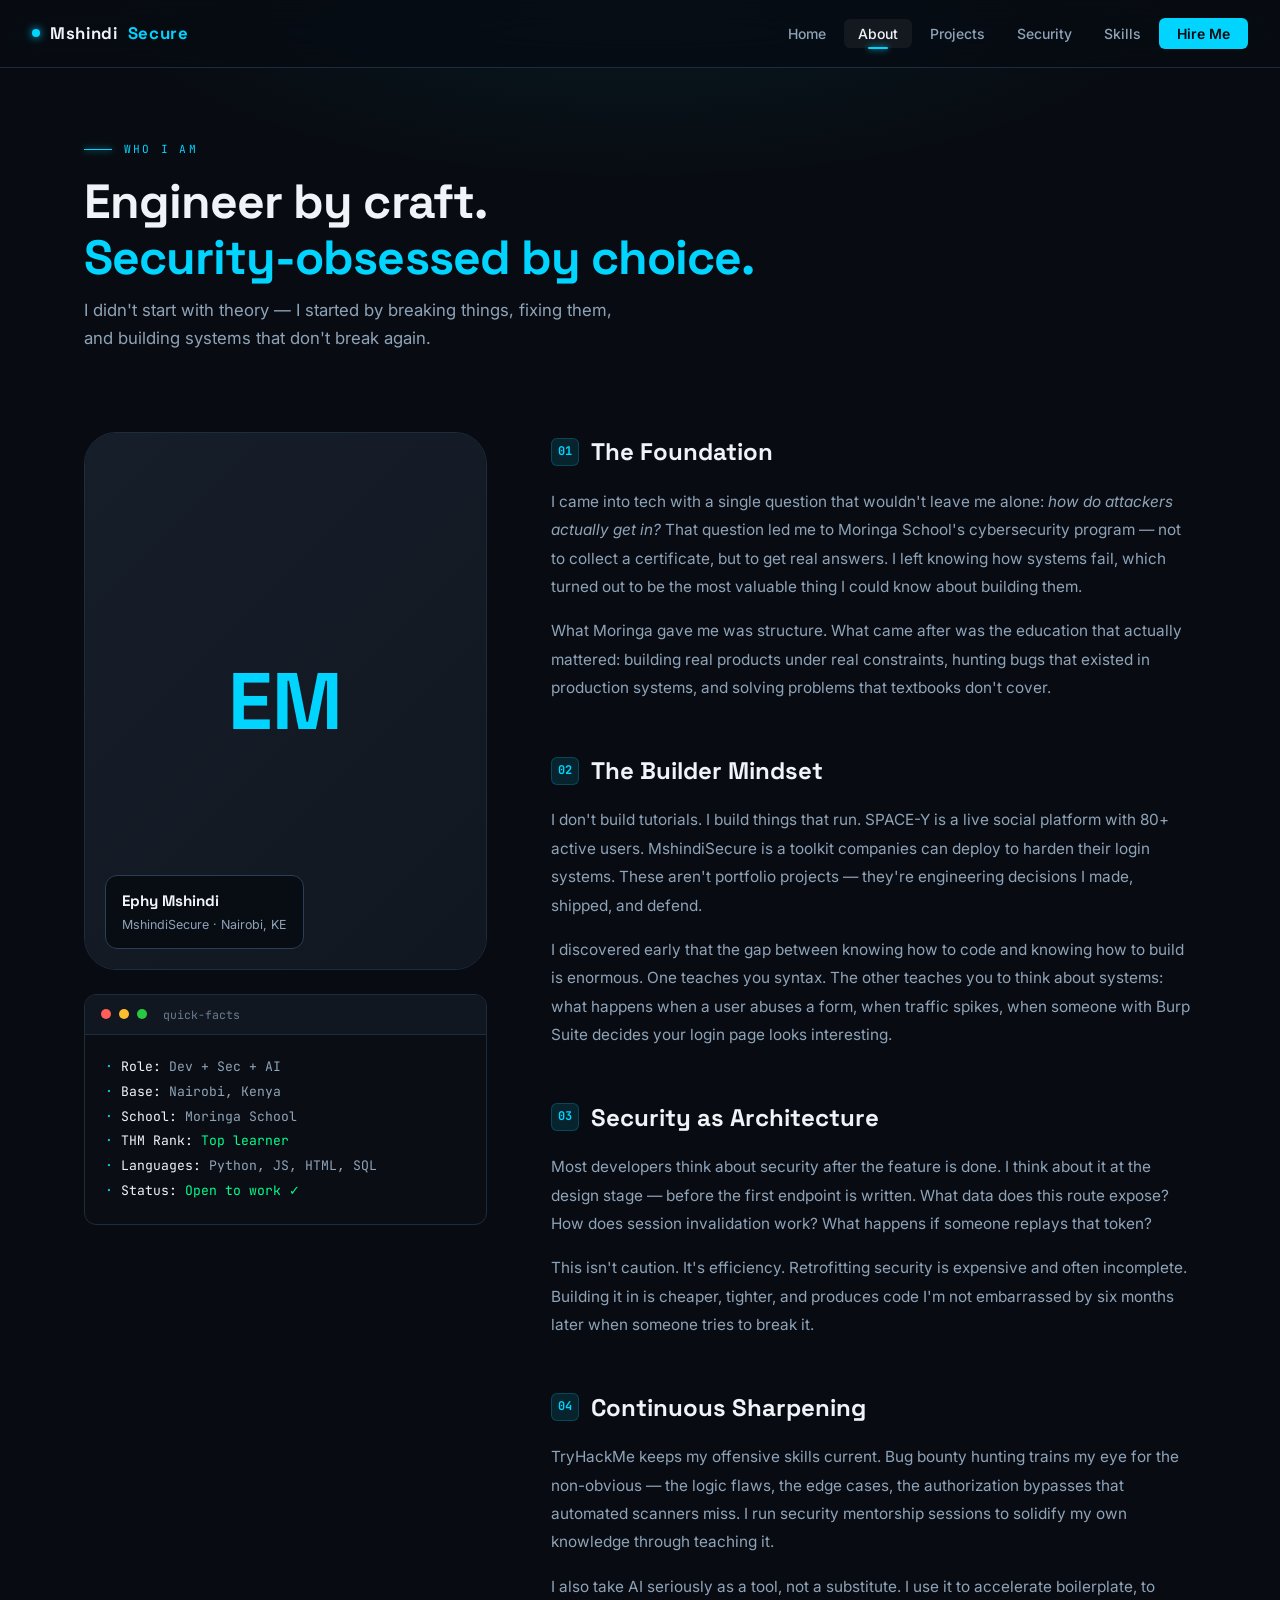
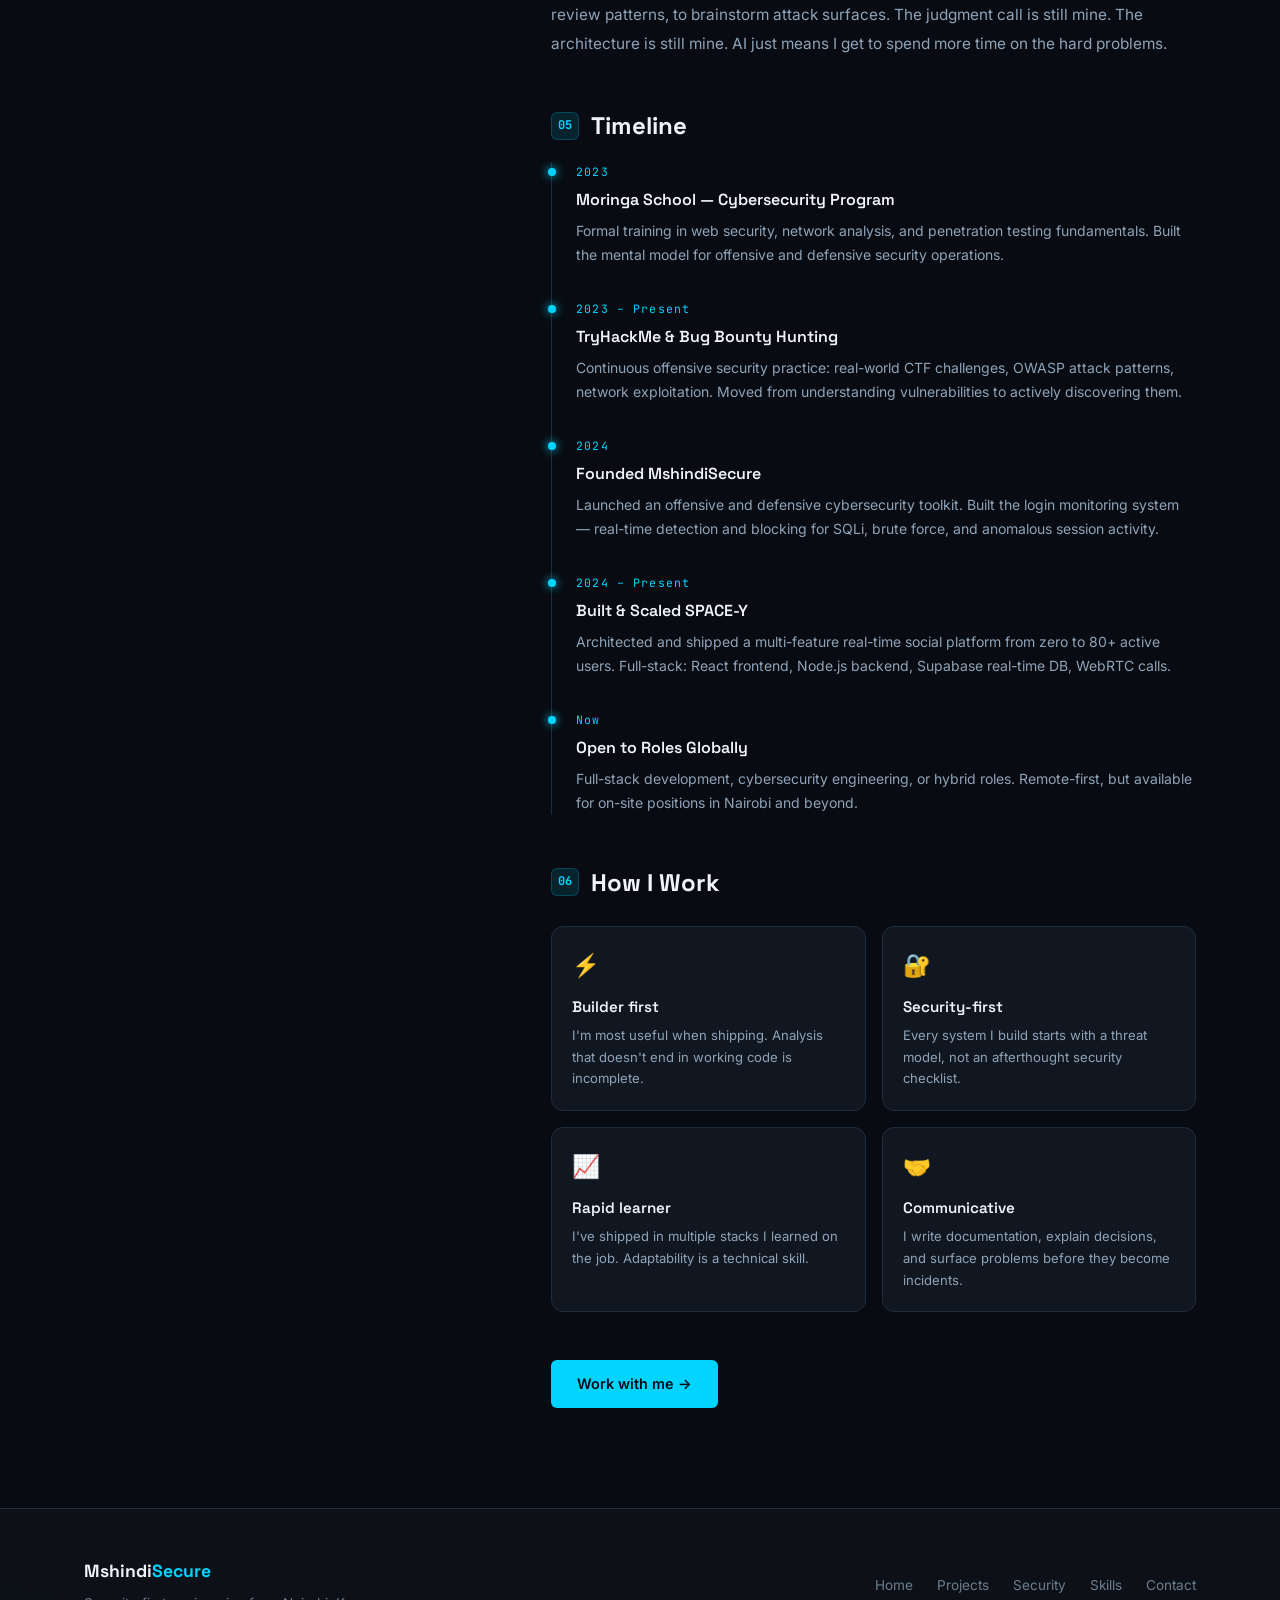
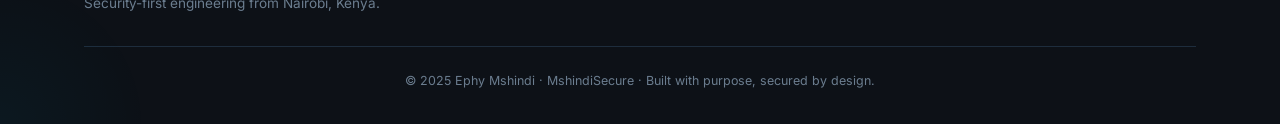
==== pages/about.html @ 640c9cd2 "Initial portfolio launch" ====
<!DOCTYPE html>
<html lang="en">
<head>
  <meta charset="UTF-8" />
  <meta name="viewport" content="width=device-width, initial-scale=1.0" />
  <title>About — Ephy Mshindi</title>
  <meta name="description" content="Learn about Ephy Mshindi's journey from Moringa School to building real-world security systems and production applications." />
  <link rel="stylesheet" href="../css/style.css" />
  <style>
    /* ── ABOUT-SPECIFIC ── */
    .about-grid {
      display: grid;
      grid-template-columns: 1fr 1.6fr;
      gap: 64px;
      align-items: start;
    }
    .about-photo-wrap {
      position: sticky;
      top: 100px;
    }
    .about-photo-frame {
      position: relative;
      border-radius: var(--radius-xl);
      overflow: hidden;
      aspect-ratio: 3/4;
      background: var(--surface-2);
      border: 1px solid var(--border);
    }
    .about-photo-frame img {
      width: 100%; height: 100%;
      object-fit: cover;
    }
    .about-photo-placeholder {
      width: 100%; height: 100%;
      display: flex;
      align-items: center;
      justify-content: center;
      font-family: var(--font-display);
      font-size: 5rem;
      font-weight: 700;
      color: var(--cyan);
      background: linear-gradient(135deg, var(--surface-3), var(--surface-2));
    }
    .about-photo-badge {
      position: absolute;
      bottom: 20px; left: 20px;
      background: rgba(8,12,18,0.9);
      backdrop-filter: blur(12px);
      border: 1px solid var(--border-bright);
      border-radius: var(--radius-md);
      padding: 12px 16px;
    }
    .about-content-block {
      margin-bottom: 48px;
    }
    .about-content-block h2 {
      font-family: var(--font-display);
      font-size: 1.5rem;
      font-weight: 700;
      color: var(--ghost);
      margin-bottom: 16px;
      display: flex;
      align-items: center;
      gap: 12px;
    }
    .about-content-block h2::before {
      content: attr(data-index);
      font-family: var(--font-mono);
      font-size: 0.75rem;
      color: var(--cyan);
      background: var(--cyan-glow);
      border: 1px solid rgba(0,212,255,0.2);
      width: 28px; height: 28px;
      border-radius: 6px;
      display: flex;
      align-items: center;
      justify-content: center;
      flex-shrink: 0;
    }
    .about-content-block p {
      color: var(--muted-bright);
      line-height: 1.85;
      font-size: 0.96rem;
    }
    .about-content-block p + p { margin-top: 16px; }

    .timeline {
      position: relative;
      padding-left: 24px;
      border-left: 1px solid var(--border);
    }
    .timeline-item {
      position: relative;
      padding-bottom: 32px;
    }
    .timeline-item::before {
      content: '';
      position: absolute;
      left: -28px; top: 6px;
      width: 8px; height: 8px;
      border-radius: 50%;
      background: var(--cyan);
      box-shadow: 0 0 8px var(--cyan);
    }
    .timeline-year {
      font-family: var(--font-mono);
      font-size: 0.72rem;
      color: var(--cyan);
      letter-spacing: 0.1em;
      margin-bottom: 6px;
    }
    .timeline-title {
      font-family: var(--font-display);
      font-size: 1rem;
      font-weight: 600;
      color: var(--ghost);
      margin-bottom: 6px;
    }
    .timeline-text {
      font-size: 0.875rem;
      color: var(--muted-bright);
      line-height: 1.7;
    }

    .value-grid {
      display: grid;
      grid-template-columns: repeat(2, 1fr);
      gap: 16px;
      margin-top: 24px;
    }
    .value-item {
      background: var(--surface-2);
      border: 1px solid var(--border);
      border-radius: var(--radius-md);
      padding: 20px;
    }
    .value-item .vi-icon {
      font-size: 1.4rem;
      margin-bottom: 10px;
    }
    .value-item .vi-title {
      font-family: var(--font-display);
      font-weight: 600;
      color: var(--ghost);
      font-size: 0.95rem;
      margin-bottom: 6px;
    }
    .value-item .vi-text {
      font-size: 0.82rem;
      color: var(--muted-bright);
    }

    @media (max-width: 900px) {
      .about-grid { grid-template-columns: 1fr; }
      .about-photo-wrap { position: static; }
      .about-photo-frame { aspect-ratio: 1/1; max-width: 320px; margin: 0 auto; }
    }
    @media (max-width: 480px) {
      .value-grid { grid-template-columns: 1fr; }
    }
  </style>
</head>
<body>

  <!-- ── PAGE HERO ── -->
  <div class="page-hero">
    <div class="page-hero-bg"></div>
    <div class="container">
      <div class="section-eyebrow reveal">Who I Am</div>
      <h1 class="section-title reveal reveal-delay-1">
        Engineer by craft.<br />
        <span class="text-cyan">Security-obsessed by choice.</span>
      </h1>
      <p class="section-subtitle reveal reveal-delay-2">
        I didn't start with theory — I started by breaking things, fixing them, and building systems that don't break again.
      </p>
    </div>
  </div>

  <!-- ── MAIN CONTENT ── -->
  <section class="section" style="padding-top:0;">
    <div class="container">
      <div class="about-grid">

        <!-- Left: sticky photo + quick facts -->
        <div class="about-photo-wrap reveal">
          <div class="about-photo-frame">
            <img src="https://res.cloudinary.com/dnaw2g9c0/image/upload/v1781945334/file_00000000d36471f89955f87ce073cd5a_1_qok9fi.png" alt="Ephy Mshindi" onerror="this.style.display='none';this.nextElementSibling.style.display='flex'" />
            <div class="about-photo-placeholder">EM</div>
            <div class="about-photo-badge">
              <div style="font-family:var(--font-display);font-weight:700;color:var(--ghost);font-size:0.95rem;">Ephy Mshindi</div>
              <div style="font-size:0.78rem;color:var(--muted-bright);margin-top:2px;">MshindiSecure · Nairobi, KE</div>
            </div>
          </div>

          <!-- Quick facts -->
          <div class="terminal mt-24">
            <div class="terminal-bar">
              <div class="terminal-dot red"></div>
              <div class="terminal-dot yellow"></div>
              <div class="terminal-dot green"></div>
              <span style="font-size:0.72rem;color:var(--muted);margin-left:8px;">quick-facts</span>
            </div>
            <div class="terminal-body">
              <div><span class="t-prompt">· </span><span class="t-cmd">Role:</span> <span class="t-output">Dev + Sec + AI</span></div>
              <div><span class="t-prompt">· </span><span class="t-cmd">Base:</span> <span class="t-output">Nairobi, Kenya</span></div>
              <div><span class="t-prompt">· </span><span class="t-cmd">School:</span> <span class="t-output">Moringa School</span></div>
              <div><span class="t-prompt">· </span><span class="t-cmd">THM Rank:</span> <span class="t-success">Top learner</span></div>
              <div><span class="t-prompt">· </span><span class="t-cmd">Languages:</span> <span class="t-output">Python, JS, HTML, SQL</span></div>
              <div><span class="t-prompt">· </span><span class="t-cmd">Status:</span> <span class="t-success">Open to work ✓</span></div>
            </div>
          </div>
        </div>

        <!-- Right: story -->
        <div>
          <div class="about-content-block reveal">
            <h2 data-index="01">The Foundation</h2>
            <p>I came into tech with a single question that wouldn't leave me alone: <em>how do attackers actually get in?</em> That question led me to Moringa School's cybersecurity program — not to collect a certificate, but to get real answers. I left knowing how systems fail, which turned out to be the most valuable thing I could know about building them.</p>
            <p>What Moringa gave me was structure. What came after was the education that actually mattered: building real products under real constraints, hunting bugs that existed in production systems, and solving problems that textbooks don't cover.</p>
          </div>

          <div class="about-content-block reveal reveal-delay-1">
            <h2 data-index="02">The Builder Mindset</h2>
            <p>I don't build tutorials. I build things that run. SPACE-Y is a live social platform with 80+ active users. MshindiSecure is a toolkit companies can deploy to harden their login systems. These aren't portfolio projects — they're engineering decisions I made, shipped, and defend.</p>
            <p>I discovered early that the gap between knowing how to code and knowing how to build is enormous. One teaches you syntax. The other teaches you to think about systems: what happens when a user abuses a form, when traffic spikes, when someone with Burp Suite decides your login page looks interesting.</p>
          </div>

          <div class="about-content-block reveal reveal-delay-2">
            <h2 data-index="03">Security as Architecture</h2>
            <p>Most developers think about security after the feature is done. I think about it at the design stage — before the first endpoint is written. What data does this route expose? How does session invalidation work? What happens if someone replays that token?</p>
            <p>This isn't caution. It's efficiency. Retrofitting security is expensive and often incomplete. Building it in is cheaper, tighter, and produces code I'm not embarrassed by six months later when someone tries to break it.</p>
          </div>

          <div class="about-content-block reveal">
            <h2 data-index="04">Continuous Sharpening</h2>
            <p>TryHackMe keeps my offensive skills current. Bug bounty hunting trains my eye for the non-obvious — the logic flaws, the edge cases, the authorization bypasses that automated scanners miss. I run security mentorship sessions to solidify my own knowledge through teaching it.</p>
            <p>I also take AI seriously as a tool, not a substitute. I use it to accelerate boilerplate, to review patterns, to brainstorm attack surfaces. The judgment call is still mine. The architecture is still mine. AI just means I get to spend more time on the hard problems.</p>
          </div>

          <!-- Timeline -->
          <div class="about-content-block reveal">
            <h2 data-index="05">Timeline</h2>
            <div class="timeline mt-16">
              <div class="timeline-item">
                <div class="timeline-year">2023</div>
                <div class="timeline-title">Moringa School — Cybersecurity Program</div>
                <div class="timeline-text">Formal training in web security, network analysis, and penetration testing fundamentals. Built the mental model for offensive and defensive security operations.</div>
              </div>
              <div class="timeline-item">
                <div class="timeline-year">2023 – Present</div>
                <div class="timeline-title">TryHackMe & Bug Bounty Hunting</div>
                <div class="timeline-text">Continuous offensive security practice: real-world CTF challenges, OWASP attack patterns, network exploitation. Moved from understanding vulnerabilities to actively discovering them.</div>
              </div>
              <div class="timeline-item">
                <div class="timeline-year">2024</div>
                <div class="timeline-title">Founded MshindiSecure</div>
                <div class="timeline-text">Launched an offensive and defensive cybersecurity toolkit. Built the login monitoring system — real-time detection and blocking for SQLi, brute force, and anomalous session activity.</div>
              </div>
              <div class="timeline-item">
                <div class="timeline-year">2024 – Present</div>
                <div class="timeline-title">Built & Scaled SPACE-Y</div>
                <div class="timeline-text">Architected and shipped a multi-feature real-time social platform from zero to 80+ active users. Full-stack: React frontend, Node.js backend, Supabase real-time DB, WebRTC calls.</div>
              </div>
              <div class="timeline-item" style="padding-bottom:0;">
                <div class="timeline-year">Now</div>
                <div class="timeline-title">Open to Roles Globally</div>
                <div class="timeline-text">Full-stack development, cybersecurity engineering, or hybrid roles. Remote-first, but available for on-site positions in Nairobi and beyond.</div>
              </div>
            </div>
          </div>

          <!-- Values -->
          <div class="about-content-block reveal">
            <h2 data-index="06">How I Work</h2>
            <div class="value-grid">
              <div class="value-item">
                <div class="vi-icon">⚡</div>
                <div class="vi-title">Builder first</div>
                <div class="vi-text">I'm most useful when shipping. Analysis that doesn't end in working code is incomplete.</div>
              </div>
              <div class="value-item">
                <div class="vi-icon">🔐</div>
                <div class="vi-title">Security-first</div>
                <div class="vi-text">Every system I build starts with a threat model, not an afterthought security checklist.</div>
              </div>
              <div class="value-item">
                <div class="vi-icon">📈</div>
                <div class="vi-title">Rapid learner</div>
                <div class="vi-text">I've shipped in multiple stacks I learned on the job. Adaptability is a technical skill.</div>
              </div>
              <div class="value-item">
                <div class="vi-icon">🤝</div>
                <div class="vi-title">Communicative</div>
                <div class="vi-text">I write documentation, explain decisions, and surface problems before they become incidents.</div>
              </div>
            </div>
          </div>

          <div class="reveal mt-32">
            <a href="contact.html" class="btn btn-primary">
              Work with me →
            </a>
          </div>
        </div>
      </div>
    </div>
  </section>

  <script src="../js/layout.js"></script>
  <script src="../js/main.js"></script>
</body>
</html>
---- css/style.css ----
/* ========================================
   MSHINDISECURE — DESIGN SYSTEM
   Palette: Obsidian × Electric Cyan × Ghost White
   Typefaces: Space Grotesk (display) + Inter (body)
   ======================================== */

@import url('https://fonts.googleapis.com/css2?family=Space+Grotesk:wght@300;400;500;600;700&family=Inter:wght@300;400;500;600&family=JetBrains+Mono:wght@400;500&display=swap');

/* ── TOKENS ── */
:root {
  --obsidian:     #080c12;
  --surface-1:    #0d1117;
  --surface-2:    #111720;
  --surface-3:    #161e2a;
  --border:       #1e2d3d;
  --border-bright:#2a3f55;
  --cyan:         #00d4ff;
  --cyan-dim:     #00a8cc;
  --cyan-glow:    rgba(0, 212, 255, 0.12);
  --cyan-glow-lg: rgba(0, 212, 255, 0.06);
  --green:        #00ff8c;
  --orange:       #ff6b35;
  --ghost:        #f0f4f8;
  --muted:        #6b7d8f;
  --muted-bright: #8fa3b8;
  --text:         #c9d6e3;

  --font-display: 'Space Grotesk', sans-serif;
  --font-body:    'Inter', sans-serif;
  --font-mono:    'JetBrains Mono', monospace;

  --radius-sm:  6px;
  --radius-md:  12px;
  --radius-lg:  20px;
  --radius-xl:  32px;

  --transition: 0.25s cubic-bezier(0.4, 0, 0.2, 1);
  --transition-slow: 0.45s cubic-bezier(0.4, 0, 0.2, 1);

  --shadow-cyan: 0 0 40px rgba(0, 212, 255, 0.15), 0 0 80px rgba(0, 212, 255, 0.05);
  --shadow-card: 0 4px 24px rgba(0, 0, 0, 0.4), 0 1px 0 rgba(255,255,255,0.03) inset;
}

/* ── RESET ── */
*, *::before, *::after { box-sizing: border-box; margin: 0; padding: 0; }

html {
  scroll-behavior: smooth;
  -webkit-font-smoothing: antialiased;
}

body {
  background: var(--obsidian);
  color: var(--text);
  font-family: var(--font-body);
  font-size: 16px;
  line-height: 1.65;
  overflow-x: hidden;
}

a { color: inherit; text-decoration: none; }
img { display: block; max-width: 100%; }
ul { list-style: none; }

/* ── LOADING SCREEN ── */
#loader {
  position: fixed;
  inset: 0;
  background: var(--obsidian);
  display: flex;
  align-items: center;
  justify-content: center;
  z-index: 9999;
  transition: opacity 0.6s ease, visibility 0.6s ease;
}
#loader.hidden { opacity: 0; visibility: hidden; }

.loader-inner {
  display: flex;
  flex-direction: column;
  align-items: center;
  gap: 20px;
}

.loader-logo {
  font-family: var(--font-display);
  font-size: 1.4rem;
  font-weight: 700;
  color: var(--ghost);
  letter-spacing: 0.08em;
}
.loader-logo span { color: var(--cyan); }

.loader-bar {
  width: 180px;
  height: 2px;
  background: var(--surface-3);
  border-radius: 2px;
  overflow: hidden;
}
.loader-bar-fill {
  height: 100%;
  background: var(--cyan);
  border-radius: 2px;
  animation: loadBar 1.4s cubic-bezier(0.4, 0, 0.2, 1) forwards;
  box-shadow: 0 0 12px var(--cyan);
}
@keyframes loadBar { from { width: 0 } to { width: 100% } }

/* ── NAVBAR ── */
.navbar {
  position: fixed;
  top: 0; left: 0; right: 0;
  z-index: 1000;
  padding: 0 32px;
  height: 68px;
  display: flex;
  align-items: center;
  justify-content: space-between;
  background: rgba(8, 12, 18, 0.82);
  backdrop-filter: blur(20px) saturate(180%);
  -webkit-backdrop-filter: blur(20px) saturate(180%);
  border-bottom: 1px solid var(--border);
  transition: var(--transition);
}

.navbar.scrolled {
  background: rgba(8, 12, 18, 0.96);
  box-shadow: 0 8px 32px rgba(0,0,0,0.4);
}

.nav-brand {
  display: flex;
  align-items: center;
  gap: 10px;
  font-family: var(--font-display);
  font-weight: 700;
  font-size: 1.05rem;
  letter-spacing: 0.04em;
  color: var(--ghost);
}
.nav-brand-avatar {
  width: 30px; height: 30px;
  border-radius: 50%;
  object-fit: cover;
  border: 1.5px solid var(--cyan);
  box-shadow: 0 0 8px rgba(0, 212, 255, 0.4);
  flex-shrink: 0;
  transition: var(--transition);
}
.nav-brand:hover .nav-brand-avatar {
  box-shadow: 0 0 16px rgba(0, 212, 255, 0.7);
  transform: scale(1.06);
}

.nav-brand-dot {
  width: 8px; height: 8px;
  background: var(--cyan);
  border-radius: 50%;
  box-shadow: 0 0 8px var(--cyan);
  animation: pulse 2.4s ease-in-out infinite;
}
@keyframes pulse { 0%,100%{ opacity:1; transform:scale(1) } 50%{ opacity:0.5; transform:scale(0.7) } }

.nav-links {
  display: flex;
  align-items: center;
  gap: 4px;
}
.nav-links a {
  padding: 6px 14px;
  font-size: 0.875rem;
  font-weight: 500;
  color: var(--muted-bright);
  border-radius: var(--radius-sm);
  transition: var(--transition);
  position: relative;
}
.nav-links a:hover, .nav-links a.active {
  color: var(--ghost);
  background: rgba(255,255,255,0.05);
}
.nav-links a.active::after {
  content: '';
  position: absolute;
  bottom: -1px; left: 50%; transform: translateX(-50%);
  width: 20px; height: 2px;
  background: var(--cyan);
  border-radius: 2px;
  box-shadow: 0 0 6px var(--cyan);
}

.nav-cta {
  background: var(--cyan) !important;
  color: var(--obsidian) !important;
  font-weight: 600 !important;
  padding: 7px 18px !important;
  border-radius: var(--radius-sm) !important;
  transition: var(--transition) !important;
}
.nav-cta:hover {
  background: #33dcff !important;
  transform: translateY(-1px);
  box-shadow: 0 4px 20px rgba(0, 212, 255, 0.4) !important;
}

.nav-hamburger {
  display: none;
  flex-direction: column;
  gap: 5px;
  cursor: pointer;
  padding: 4px;
}
.nav-hamburger span {
  display: block;
  width: 22px; height: 2px;
  background: var(--ghost);
  border-radius: 2px;
  transition: var(--transition);
}

/* ── LAYOUT ── */
.container {
  max-width: 1160px;
  margin: 0 auto;
  padding: 0 24px;
}

.section { padding: 100px 0; }
.section-sm { padding: 64px 0; }

.section-eyebrow {
  font-family: var(--font-mono);
  font-size: 0.7rem;
  letter-spacing: 0.2em;
  text-transform: uppercase;
  color: var(--cyan);
  margin-bottom: 16px;
  display: flex;
  align-items: center;
  gap: 12px;
}
.section-eyebrow::before {
  content: '';
  display: block;
  width: 28px; height: 1px;
  background: var(--cyan);
  box-shadow: 0 0 6px var(--cyan);
}

.section-title {
  font-family: var(--font-display);
  font-size: clamp(2rem, 4vw, 3rem);
  font-weight: 700;
  color: var(--ghost);
  line-height: 1.15;
  letter-spacing: -0.02em;
}

.section-subtitle {
  color: var(--muted-bright);
  font-size: 1.05rem;
  max-width: 560px;
  margin-top: 12px;
}

/* ── BUTTONS ── */
.btn {
  display: inline-flex;
  align-items: center;
  gap: 8px;
  padding: 12px 26px;
  font-family: var(--font-body);
  font-size: 0.9rem;
  font-weight: 600;
  border-radius: var(--radius-sm);
  border: none;
  cursor: pointer;
  transition: var(--transition);
  text-decoration: none;
  white-space: nowrap;
}

.btn-primary {
  background: var(--cyan);
  color: var(--obsidian);
}
.btn-primary:hover {
  background: #33dcff;
  transform: translateY(-2px);
  box-shadow: 0 8px 32px rgba(0, 212, 255, 0.35);
}

.btn-secondary {
  background: transparent;
  color: var(--ghost);
  border: 1px solid var(--border-bright);
}
.btn-secondary:hover {
  border-color: var(--cyan);
  color: var(--cyan);
  transform: translateY(-2px);
  background: var(--cyan-glow);
}

.btn-ghost {
  background: rgba(255,255,255,0.04);
  color: var(--muted-bright);
  border: 1px solid var(--border);
}
.btn-ghost:hover {
  background: rgba(255,255,255,0.08);
  color: var(--ghost);
}

/* ── CARDS ── */
.card {
  background: var(--surface-2);
  border: 1px solid var(--border);
  border-radius: var(--radius-lg);
  padding: 28px;
  transition: var(--transition);
  position: relative;
  overflow: hidden;
}
.card::before {
  content: '';
  position: absolute;
  inset: 0;
  border-radius: var(--radius-lg);
  background: linear-gradient(135deg, rgba(0,212,255,0.04) 0%, transparent 60%);
  opacity: 0;
  transition: var(--transition);
}
.card:hover {
  border-color: var(--border-bright);
  transform: translateY(-4px);
  box-shadow: var(--shadow-card);
}
.card:hover::before { opacity: 1; }

/* ── TAGS ── */
.tag {
  display: inline-flex;
  align-items: center;
  padding: 4px 12px;
  font-family: var(--font-mono);
  font-size: 0.72rem;
  border-radius: 4px;
  font-weight: 500;
  letter-spacing: 0.03em;
}
.tag-cyan { background: rgba(0,212,255,0.1); color: var(--cyan); border: 1px solid rgba(0,212,255,0.2); }
.tag-green { background: rgba(0,255,140,0.08); color: var(--green); border: 1px solid rgba(0,255,140,0.2); }
.tag-orange { background: rgba(255,107,53,0.1); color: var(--orange); border: 1px solid rgba(255,107,53,0.2); }
.tag-ghost { background: rgba(240,244,248,0.06); color: var(--muted-bright); border: 1px solid var(--border); }

/* ── DIVIDER ── */
.divider {
  width: 100%; height: 1px;
  background: linear-gradient(90deg, transparent, var(--border), transparent);
  margin: 0;
}

/* ── GLOW BLOB (ambient background) ── */
.glow-blob {
  position: absolute;
  border-radius: 50%;
  filter: blur(120px);
  pointer-events: none;
  z-index: 0;
}

/* ── SCROLL ANIMATIONS ── */
.reveal {
  opacity: 0;
  transform: translateY(28px);
  transition: opacity 0.6s ease, transform 0.6s ease;
}
.reveal.visible {
  opacity: 1;
  transform: translateY(0);
}
.reveal-delay-1 { transition-delay: 0.1s; }
.reveal-delay-2 { transition-delay: 0.2s; }
.reveal-delay-3 { transition-delay: 0.3s; }
.reveal-delay-4 { transition-delay: 0.4s; }

/* ── FOOTER ── */
footer {
  background: var(--surface-1);
  border-top: 1px solid var(--border);
  padding: 48px 0 32px;
}

.footer-inner {
  display: grid;
  grid-template-columns: 1fr auto;
  gap: 32px;
  align-items: center;
}

.footer-brand {
  font-family: var(--font-display);
  font-weight: 700;
  font-size: 1.1rem;
  color: var(--ghost);
}
.footer-brand span { color: var(--cyan); }
.footer-tagline {
  font-size: 0.85rem;
  color: var(--muted);
  margin-top: 6px;
}

.footer-links {
  display: flex;
  gap: 24px;
}
.footer-links a {
  font-size: 0.85rem;
  color: var(--muted);
  transition: var(--transition);
}
.footer-links a:hover { color: var(--cyan); }

.footer-copy {
  text-align: center;
  font-size: 0.78rem;
  color: var(--muted);
  margin-top: 32px;
  padding-top: 24px;
  border-top: 1px solid var(--border);
}

/* ── TERMINAL ELEMENT ── */
.terminal {
  background: #0a0e14;
  border: 1px solid var(--border);
  border-radius: var(--radius-md);
  overflow: hidden;
  font-family: var(--font-mono);
}
.terminal-bar {
  padding: 10px 16px;
  background: var(--surface-2);
  border-bottom: 1px solid var(--border);
  display: flex;
  align-items: center;
  gap: 8px;
}
.terminal-dot { width: 10px; height: 10px; border-radius: 50%; }
.terminal-dot.red { background: #ff5f57; }
.terminal-dot.yellow { background: #febc2e; }
.terminal-dot.green { background: #28c840; }
.terminal-body {
  padding: 20px 20px;
  font-size: 0.82rem;
  line-height: 1.9;
  color: var(--text);
}
.terminal-body .t-prompt { color: var(--cyan); }
.terminal-body .t-cmd { color: var(--ghost); }
.terminal-body .t-output { color: var(--muted-bright); }
.terminal-body .t-success { color: var(--green); }
.terminal-body .t-warn { color: var(--orange); }

/* ── SKILL BAR ── */
.skill-bar-wrap { margin-bottom: 16px; }
.skill-bar-label {
  display: flex;
  justify-content: space-between;
  margin-bottom: 6px;
  font-size: 0.85rem;
  color: var(--text);
}
.skill-bar-track {
  height: 4px;
  background: var(--surface-3);
  border-radius: 4px;
  overflow: hidden;
}
.skill-bar-fill {
  height: 100%;
  border-radius: 4px;
  background: linear-gradient(90deg, var(--cyan-dim), var(--cyan));
  box-shadow: 0 0 8px rgba(0,212,255,0.4);
  transform-origin: left;
  transform: scaleX(0);
  transition: transform 1s cubic-bezier(0.4,0,0.2,1);
}
.skill-bar-fill.animated { transform: scaleX(1); }

/* ── GRID LAYOUTS ── */
.grid-2 { display: grid; grid-template-columns: repeat(2, 1fr); gap: 24px; }
.grid-3 { display: grid; grid-template-columns: repeat(3, 1fr); gap: 24px; }
.grid-auto { display: grid; grid-template-columns: repeat(auto-fit, minmax(280px, 1fr)); gap: 24px; }

/* ── STATUS BADGE ── */
.status-badge {
  display: inline-flex;
  align-items: center;
  gap: 7px;
  padding: 5px 14px;
  background: rgba(0,255,140,0.06);
  border: 1px solid rgba(0,255,140,0.18);
  border-radius: 40px;
  font-size: 0.78rem;
  color: var(--green);
  font-weight: 500;
}
.status-badge::before {
  content: '';
  width: 6px; height: 6px;
  background: var(--green);
  border-radius: 50%;
  box-shadow: 0 0 6px var(--green);
  animation: pulse 2s ease infinite;
}

/* ── PAGE HERO (inner pages) ── */
.page-hero {
  padding: 140px 0 80px;
  position: relative;
  overflow: hidden;
}
.page-hero-bg {
  position: absolute;
  inset: 0;
  background: radial-gradient(ellipse 60% 60% at 50% 0%, rgba(0,212,255,0.06) 0%, transparent 70%);
  pointer-events: none;
}

/* ── RESPONSIVE ── */
@media (max-width: 900px) {
  .grid-3 { grid-template-columns: repeat(2, 1fr); }
}

@media (max-width: 680px) {
  .navbar { padding: 0 20px; }
  .nav-links { display: none; }
  .nav-links.open {
    display: flex;
    flex-direction: column;
    position: fixed;
    inset: 68px 0 0;
    background: rgba(8,12,18,0.98);
    backdrop-filter: blur(20px);
    padding: 32px 24px;
    gap: 4px;
    z-index: 999;
  }
  .nav-links.open a {
    padding: 12px 16px;
    font-size: 1rem;
    border-radius: var(--radius-sm);
  }
  .nav-hamburger { display: flex; }
  .grid-2 { grid-template-columns: 1fr; }
  .grid-3 { grid-template-columns: 1fr; }
  .footer-inner { grid-template-columns: 1fr; }
  .footer-links { flex-wrap: wrap; gap: 16px; }
  .section { padding: 72px 0; }
}

/* ── MISC UTILITIES ── */
.text-cyan { color: var(--cyan); }
.text-green { color: var(--green); }
.text-muted { color: var(--muted); }
.text-ghost { color: var(--ghost); }
.font-mono { font-family: var(--font-mono); }
.font-display { font-family: var(--font-display); }
.fw-700 { font-weight: 700; }
.flex { display: flex; }
.flex-center { display: flex; align-items: center; justify-content: center; }
.flex-between { display: flex; align-items: center; justify-content: space-between; }
.gap-8 { gap: 8px; }
.gap-12 { gap: 12px; }
.gap-16 { gap: 16px; }
.gap-24 { gap: 24px; }
.mt-8 { margin-top: 8px; }
.mt-12 { margin-top: 12px; }
.mt-16 { margin-top: 16px; }
.mt-24 { margin-top: 24px; }
.mt-32 { margin-top: 32px; }
.mt-48 { margin-top: 48px; }
.mb-8 { margin-bottom: 8px; }
.mb-16 { margin-bottom: 16px; }
.mb-24 { margin-bottom: 24px; }
.mb-32 { margin-bottom: 32px; }
.w-full { width: 100%; }
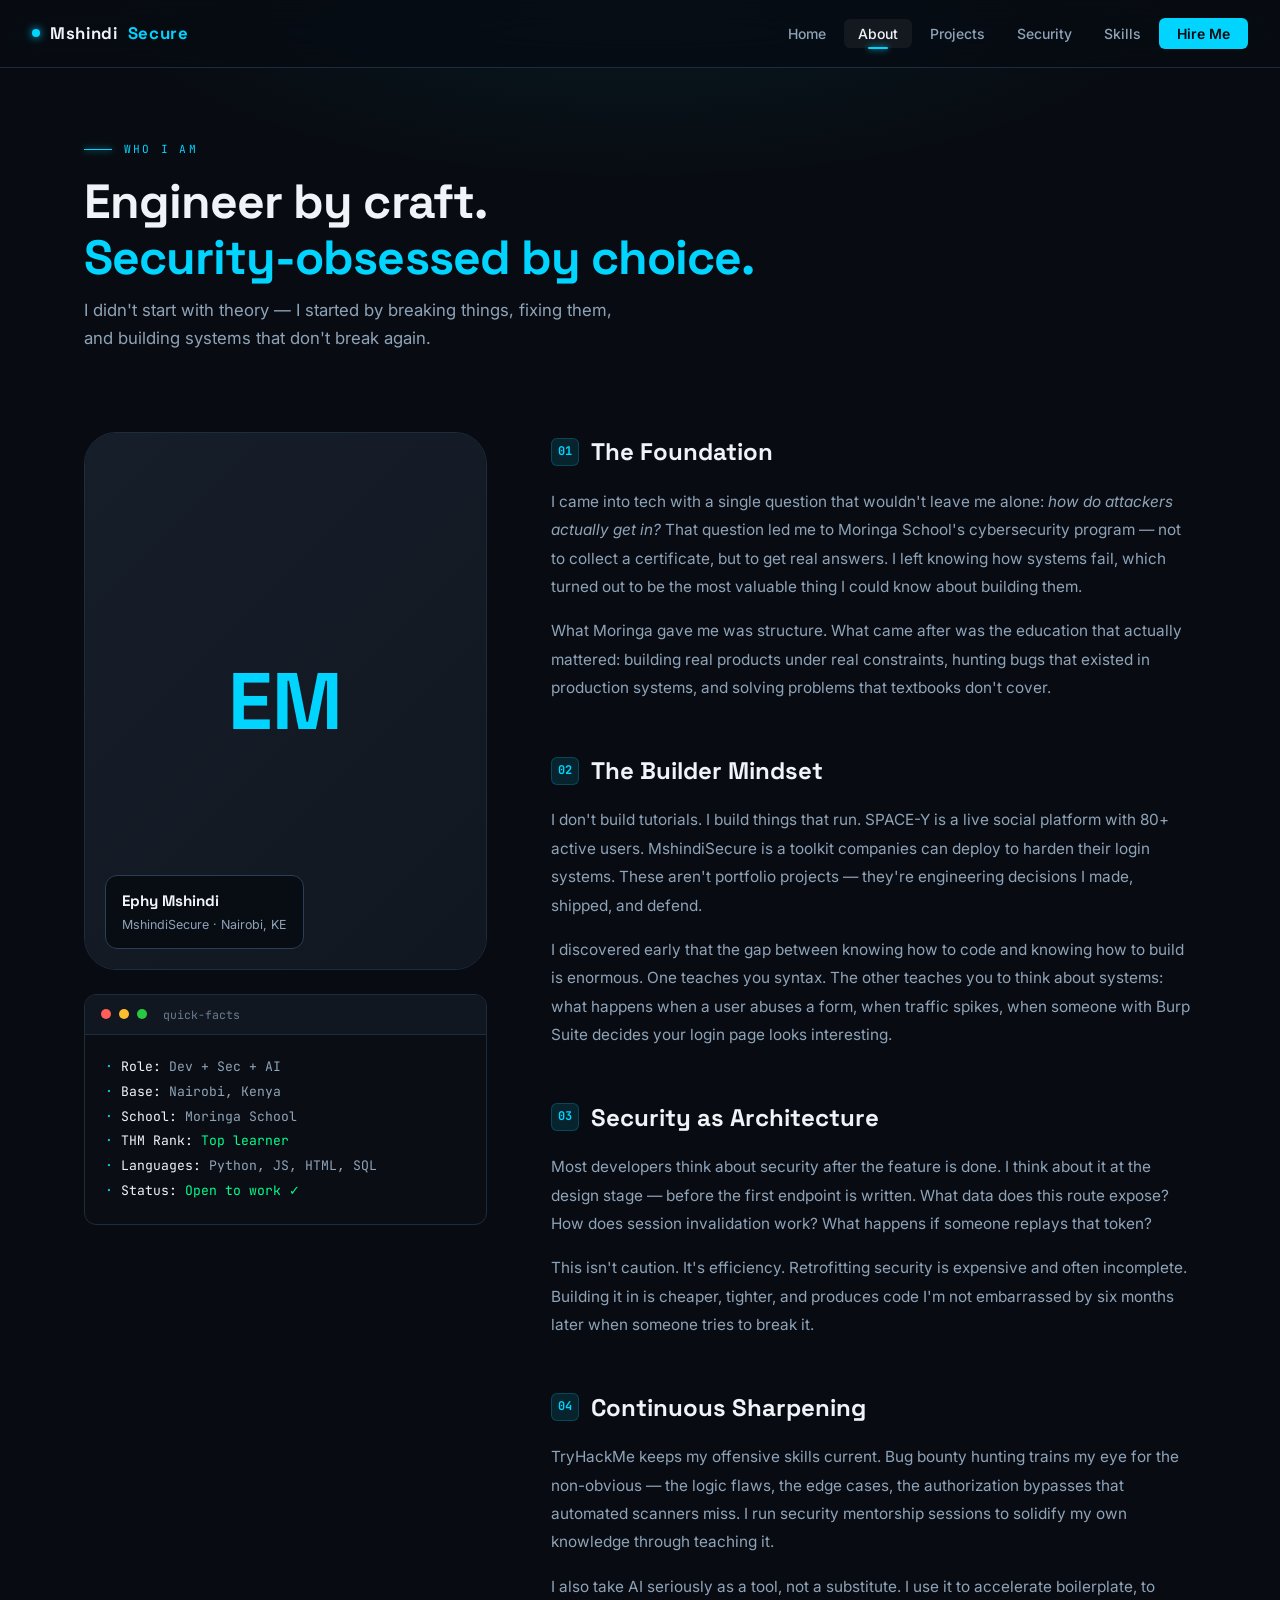
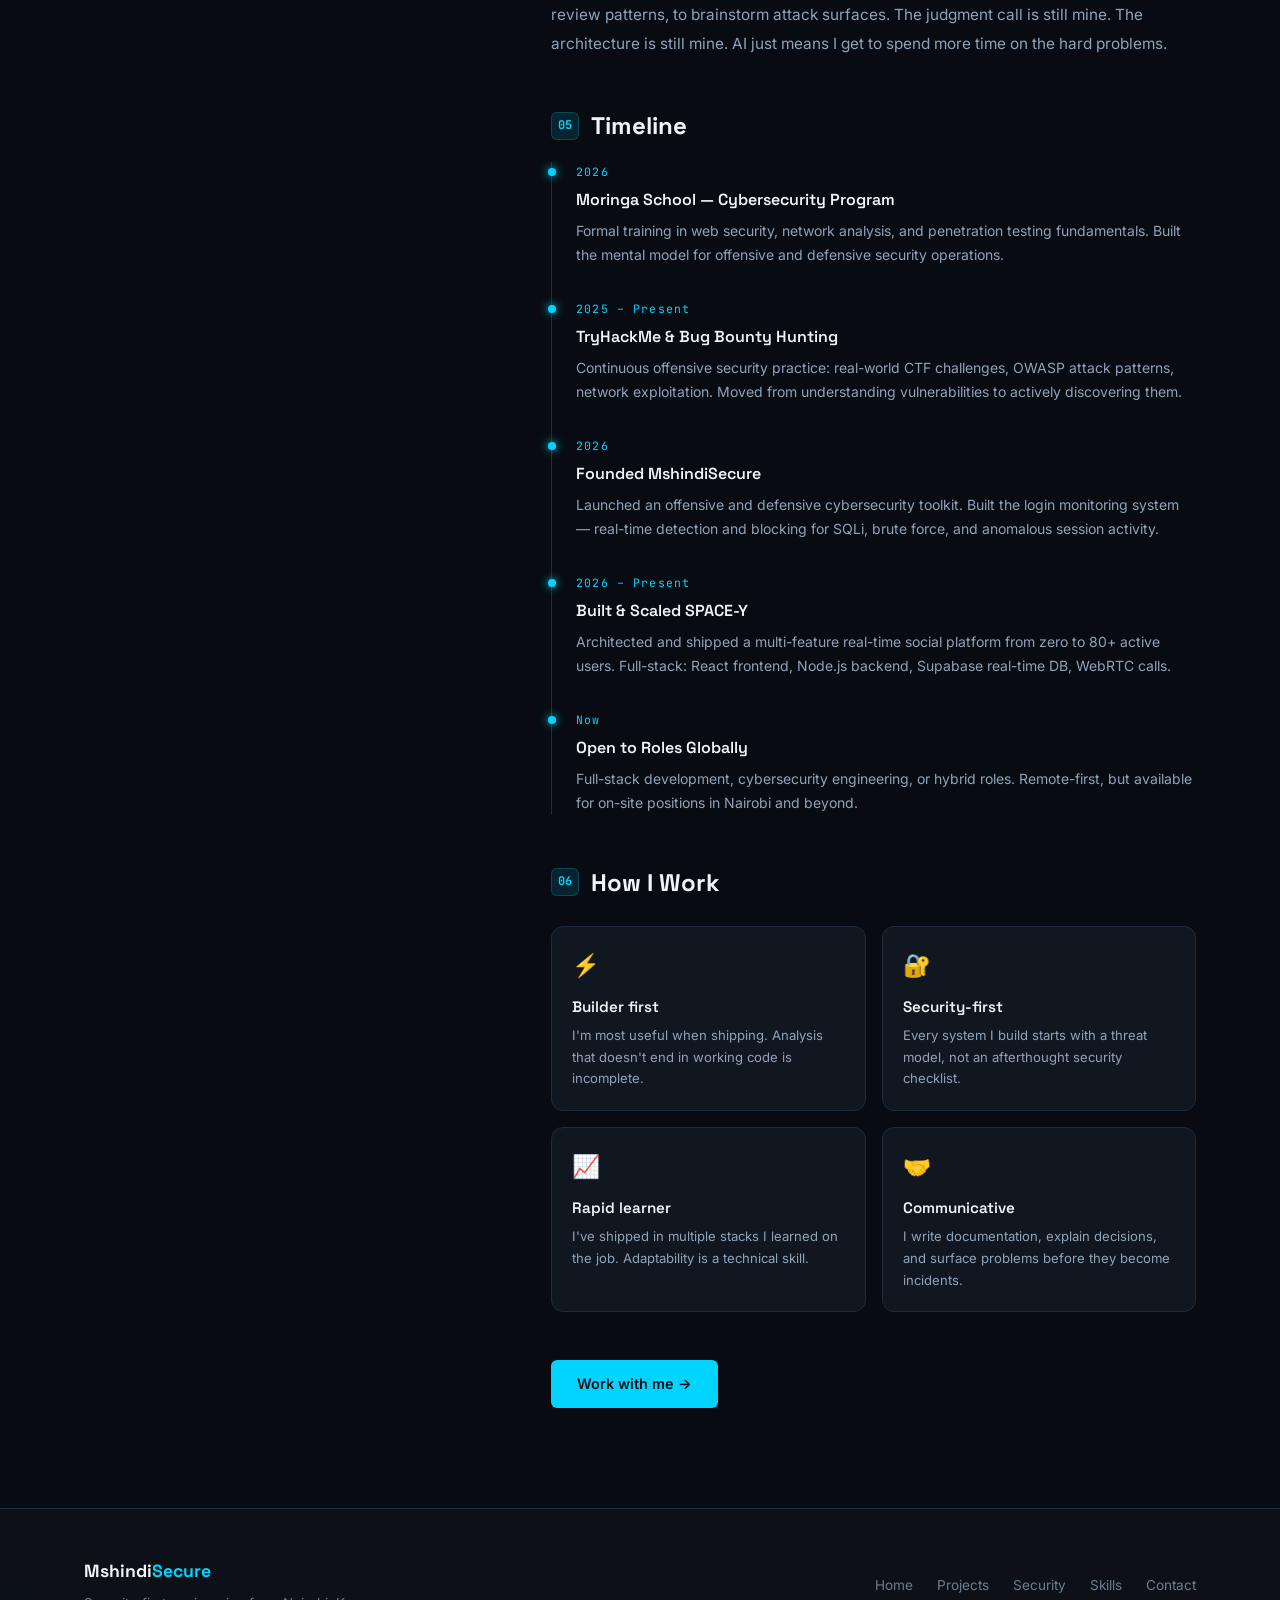
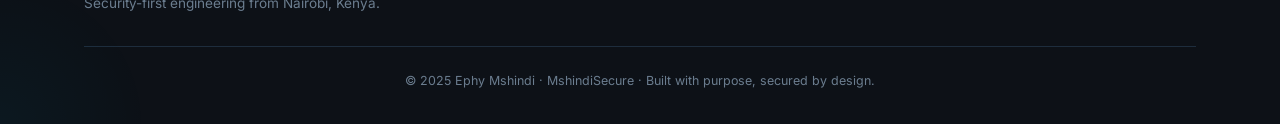
==== commit c43bb601: "about skills" ====
--- a/pages/about.html
+++ b/pages/about.html
@@ -243,22 +243,22 @@
             <h2 data-index="05">Timeline</h2>
             <div class="timeline mt-16">
               <div class="timeline-item">
-                <div class="timeline-year">2023</div>
+                <div class="timeline-year">2026</div>
                 <div class="timeline-title">Moringa School — Cybersecurity Program</div>
                 <div class="timeline-text">Formal training in web security, network analysis, and penetration testing fundamentals. Built the mental model for offensive and defensive security operations.</div>
               </div>
               <div class="timeline-item">
-                <div class="timeline-year">2023 – Present</div>
+                <div class="timeline-year">2025 – Present</div>
                 <div class="timeline-title">TryHackMe & Bug Bounty Hunting</div>
                 <div class="timeline-text">Continuous offensive security practice: real-world CTF challenges, OWASP attack patterns, network exploitation. Moved from understanding vulnerabilities to actively discovering them.</div>
               </div>
               <div class="timeline-item">
-                <div class="timeline-year">2024</div>
+                <div class="timeline-year">2026</div>
                 <div class="timeline-title">Founded MshindiSecure</div>
                 <div class="timeline-text">Launched an offensive and defensive cybersecurity toolkit. Built the login monitoring system — real-time detection and blocking for SQLi, brute force, and anomalous session activity.</div>
               </div>
               <div class="timeline-item">
-                <div class="timeline-year">2024 – Present</div>
+                <div class="timeline-year">2026 – Present</div>
                 <div class="timeline-title">Built & Scaled SPACE-Y</div>
                 <div class="timeline-text">Architected and shipped a multi-feature real-time social platform from zero to 80+ active users. Full-stack: React frontend, Node.js backend, Supabase real-time DB, WebRTC calls.</div>
               </div>
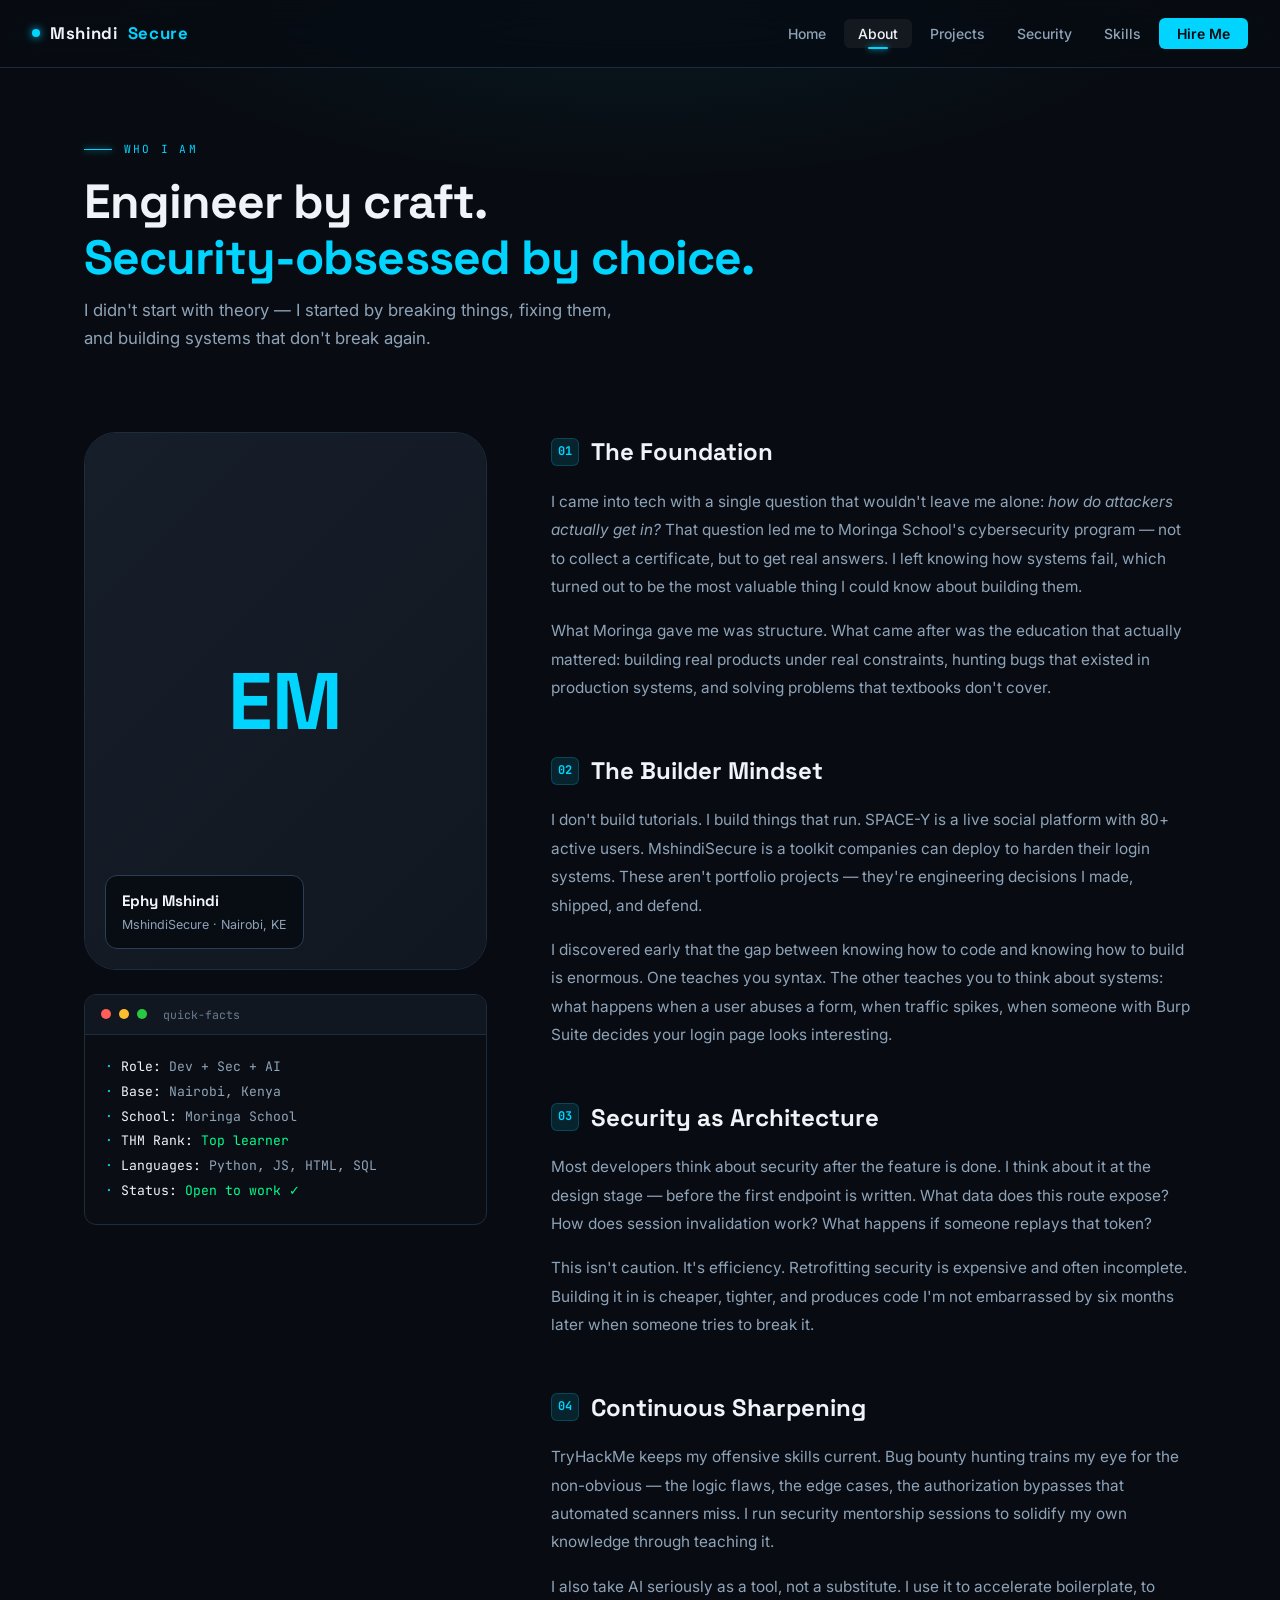
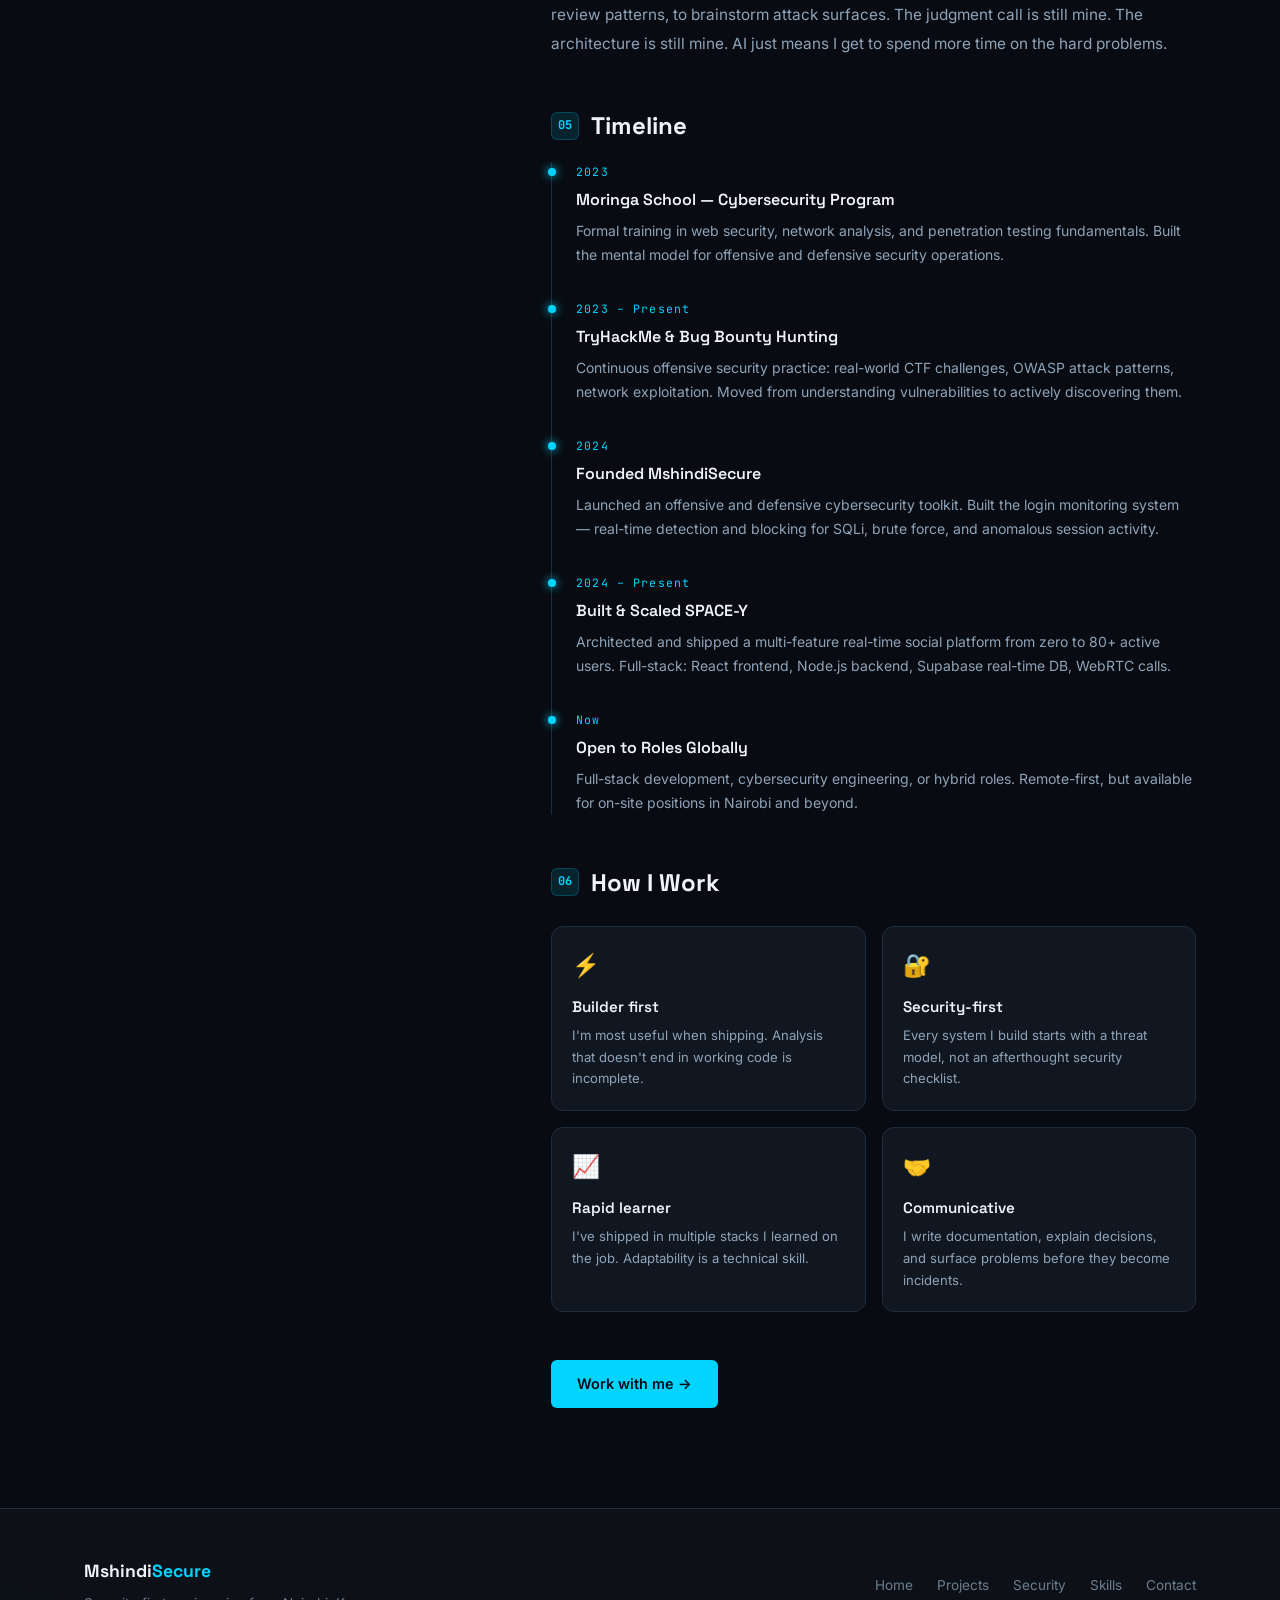
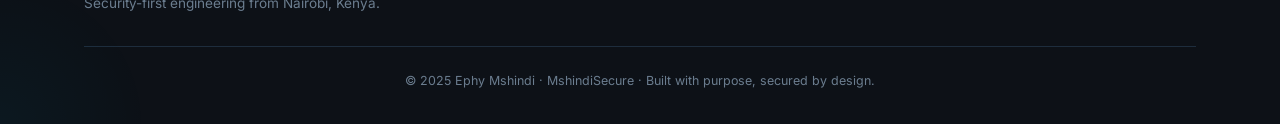
==== commit 479dc7c7: "Add CraftyHands project + live links" ====
--- a/pages/about.html
+++ b/pages/about.html
@@ -243,22 +243,22 @@
             <h2 data-index="05">Timeline</h2>
             <div class="timeline mt-16">
               <div class="timeline-item">
-                <div class="timeline-year">2026</div>
+                <div class="timeline-year">2023</div>
                 <div class="timeline-title">Moringa School — Cybersecurity Program</div>
                 <div class="timeline-text">Formal training in web security, network analysis, and penetration testing fundamentals. Built the mental model for offensive and defensive security operations.</div>
               </div>
               <div class="timeline-item">
-                <div class="timeline-year">2025 – Present</div>
+                <div class="timeline-year">2023 – Present</div>
                 <div class="timeline-title">TryHackMe & Bug Bounty Hunting</div>
                 <div class="timeline-text">Continuous offensive security practice: real-world CTF challenges, OWASP attack patterns, network exploitation. Moved from understanding vulnerabilities to actively discovering them.</div>
               </div>
               <div class="timeline-item">
-                <div class="timeline-year">2026</div>
+                <div class="timeline-year">2024</div>
                 <div class="timeline-title">Founded MshindiSecure</div>
                 <div class="timeline-text">Launched an offensive and defensive cybersecurity toolkit. Built the login monitoring system — real-time detection and blocking for SQLi, brute force, and anomalous session activity.</div>
               </div>
               <div class="timeline-item">
-                <div class="timeline-year">2026 – Present</div>
+                <div class="timeline-year">2024 – Present</div>
                 <div class="timeline-title">Built & Scaled SPACE-Y</div>
                 <div class="timeline-text">Architected and shipped a multi-feature real-time social platform from zero to 80+ active users. Full-stack: React frontend, Node.js backend, Supabase real-time DB, WebRTC calls.</div>
               </div>
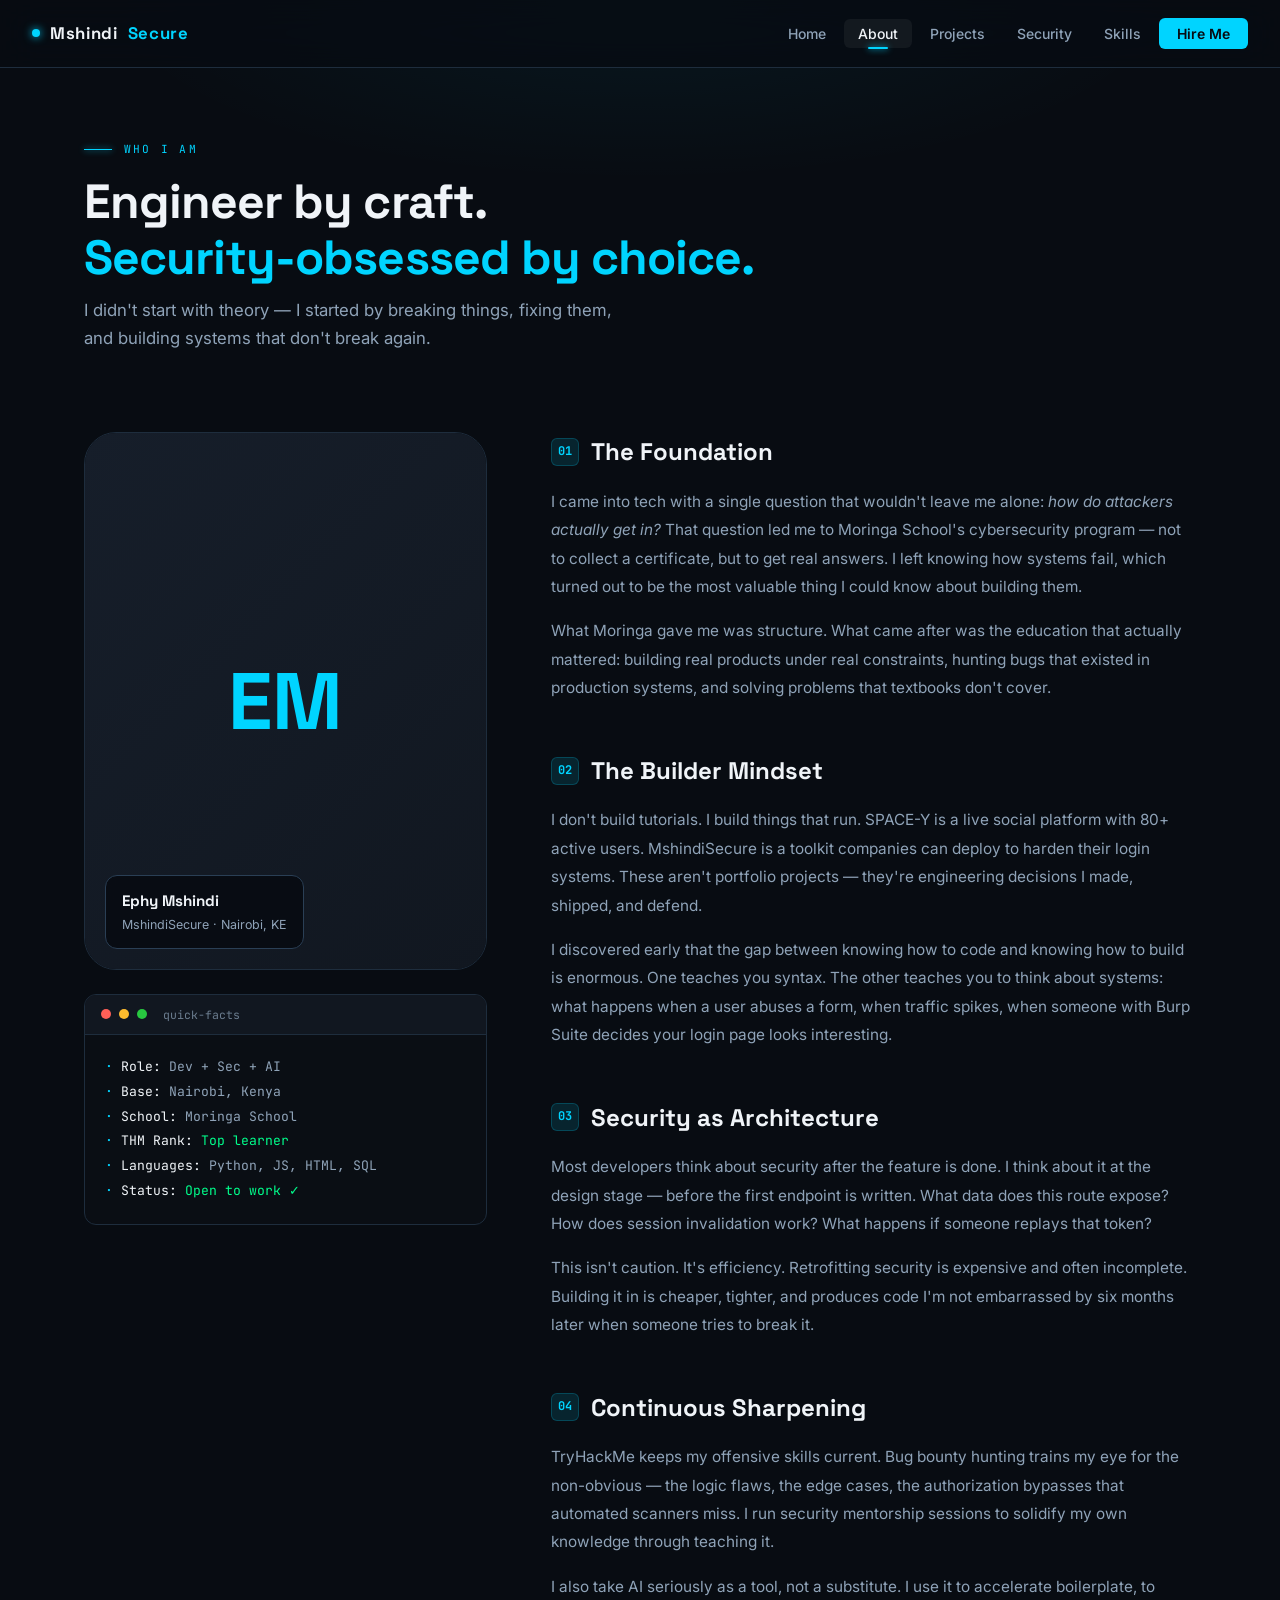
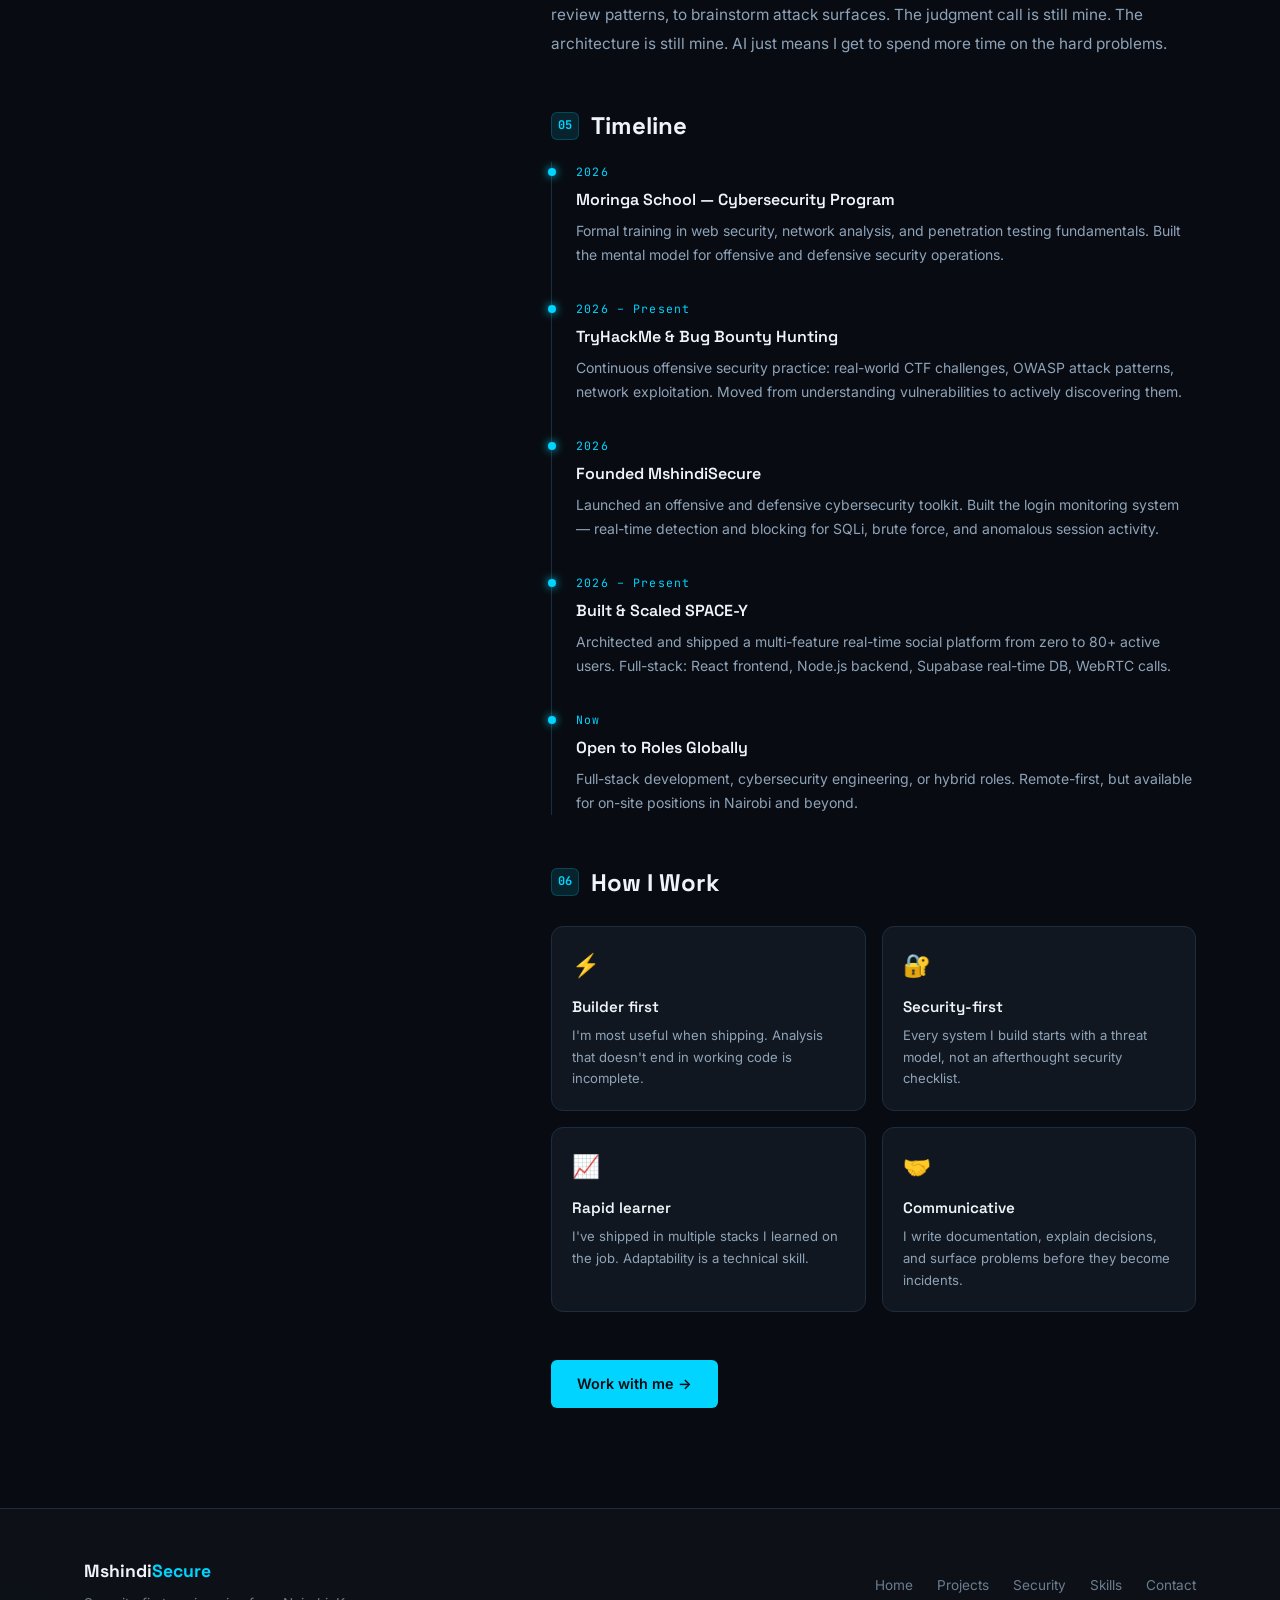
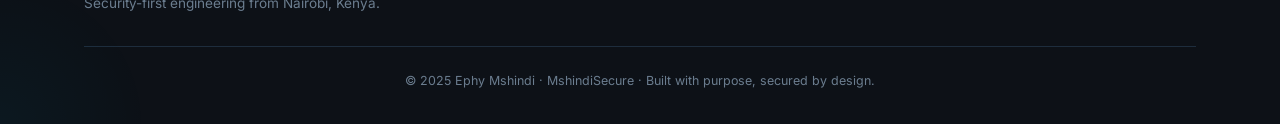
==== commit 2c9f3132: "Add CraftyHands project + live links" ====
--- a/pages/about.html
+++ b/pages/about.html
@@ -243,22 +243,22 @@
             <h2 data-index="05">Timeline</h2>
             <div class="timeline mt-16">
               <div class="timeline-item">
-                <div class="timeline-year">2023</div>
+                <div class="timeline-year">2026</div>
                 <div class="timeline-title">Moringa School — Cybersecurity Program</div>
                 <div class="timeline-text">Formal training in web security, network analysis, and penetration testing fundamentals. Built the mental model for offensive and defensive security operations.</div>
               </div>
               <div class="timeline-item">
-                <div class="timeline-year">2023 – Present</div>
+                <div class="timeline-year">2026 – Present</div>
                 <div class="timeline-title">TryHackMe & Bug Bounty Hunting</div>
                 <div class="timeline-text">Continuous offensive security practice: real-world CTF challenges, OWASP attack patterns, network exploitation. Moved from understanding vulnerabilities to actively discovering them.</div>
               </div>
               <div class="timeline-item">
-                <div class="timeline-year">2024</div>
+                <div class="timeline-year">2026</div>
                 <div class="timeline-title">Founded MshindiSecure</div>
                 <div class="timeline-text">Launched an offensive and defensive cybersecurity toolkit. Built the login monitoring system — real-time detection and blocking for SQLi, brute force, and anomalous session activity.</div>
               </div>
               <div class="timeline-item">
-                <div class="timeline-year">2024 – Present</div>
+                <div class="timeline-year">2026 – Present</div>
                 <div class="timeline-title">Built & Scaled SPACE-Y</div>
                 <div class="timeline-text">Architected and shipped a multi-feature real-time social platform from zero to 80+ active users. Full-stack: React frontend, Node.js backend, Supabase real-time DB, WebRTC calls.</div>
               </div>
